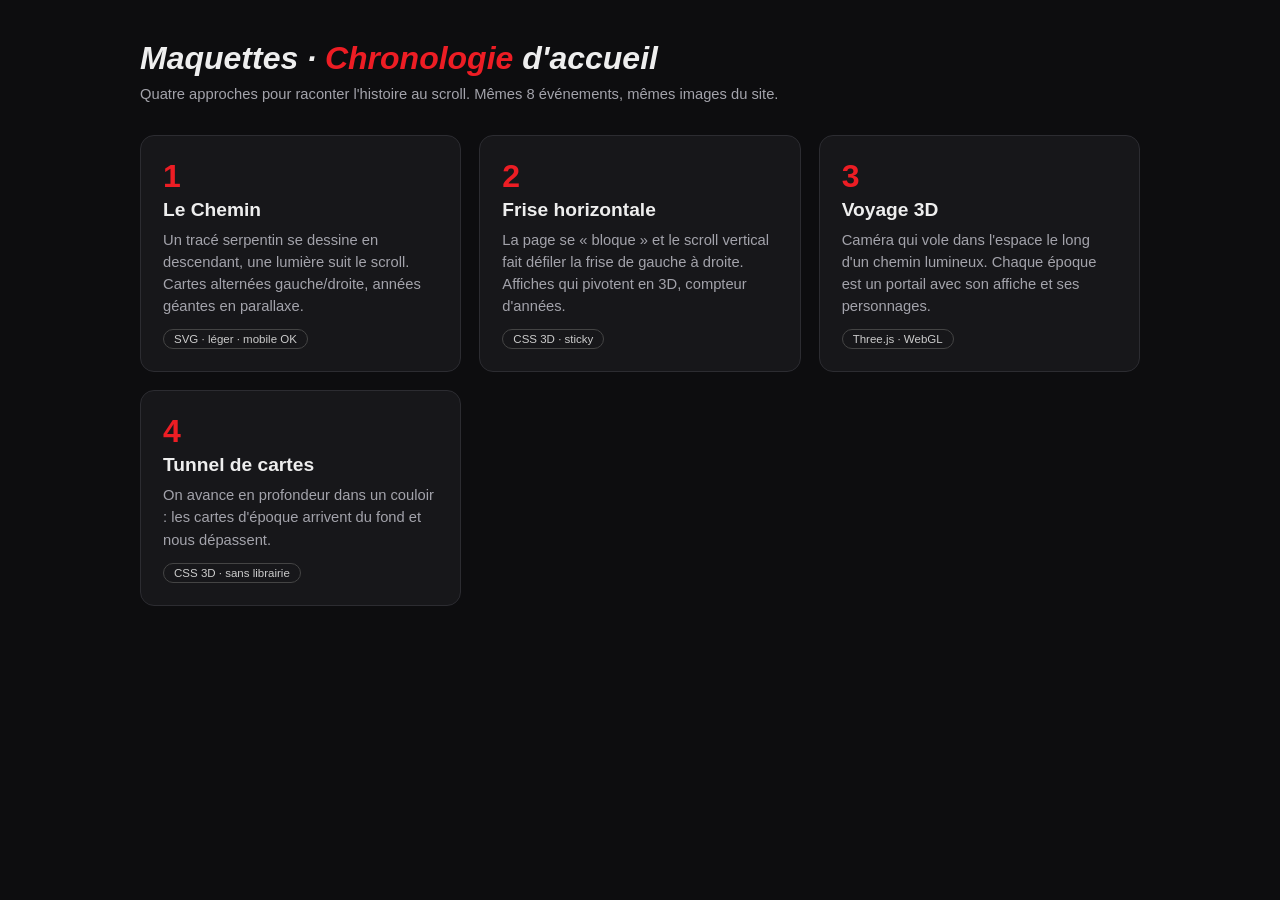
==== maquettes/index.html @ 0bc5d810 "Ajoute 4 maquettes de chronologie animée pour l'accueil (chemin SVG, frise horizontale, voyage 3D Th" ====
<!DOCTYPE html>
<html lang="fr">
<head>
<meta charset="UTF-8">
<meta name="viewport" content="width=device-width, initial-scale=1.0">
<title>Maquettes — Chronologie d'accueil</title>
<style>
  :root { --red:#ed1d24; --bg:#0d0d0f; --text:#eee; --dim:#a3a3ab; }
  body { margin:0; background:var(--bg); color:var(--text); font-family:'Segoe UI',Roboto,Helvetica,Arial,sans-serif; padding:40px 16px; }
  .wrap { max-width:1000px; margin:0 auto; }
  h1 { font-style:italic; margin:0 0 6px; } h1 b { color:var(--red); }
  .sub { color:var(--dim); margin:0 0 30px; }
  .grid { display:grid; grid-template-columns:repeat(auto-fill,minmax(280px,1fr)); gap:18px; }
  a.m { display:block; text-decoration:none; color:inherit; background:#17171a; border:1px solid #2c2c31; border-radius:14px; padding:22px; transition:.2s; }
  a.m:hover { border-color:var(--red); transform:translateY(-4px); box-shadow:0 14px 40px -16px var(--red); }
  .n { color:var(--red); font-weight:900; font-size:2rem; }
  h2 { margin:4px 0 8px; font-size:1.2rem; }
  p { color:var(--dim); line-height:1.5; font-size:.92rem; margin:0; }
  .tag { display:inline-block; margin-top:12px; font-size:.72rem; padding:3px 10px; border-radius:20px; border:1px solid #444; color:#ccc; }
</style>
</head>
<body><div class="wrap">
  <h1>Maquettes · <b>Chronologie</b> d'accueil</h1>
  <p class="sub">Quatre approches pour raconter l'histoire au scroll. Mêmes 8 événements, mêmes images du site.</p>
  <div class="grid">
    <a class="m" href="1-chemin.html"><div class="n">1</div><h2>Le Chemin</h2>
      <p>Un tracé serpentin se dessine en descendant, une lumière suit le scroll. Cartes alternées gauche/droite, années géantes en parallaxe.</p><span class="tag">SVG · léger · mobile OK</span></a>
    <a class="m" href="2-horizontal.html"><div class="n">2</div><h2>Frise horizontale</h2>
      <p>La page se « bloque » et le scroll vertical fait défiler la frise de gauche à droite. Affiches qui pivotent en 3D, compteur d'années.</p><span class="tag">CSS 3D · sticky</span></a>
    <a class="m" href="3-voyage-3d.html"><div class="n">3</div><h2>Voyage 3D</h2>
      <p>Caméra qui vole dans l'espace le long d'un chemin lumineux. Chaque époque est un portail avec son affiche et ses personnages.</p><span class="tag">Three.js · WebGL</span></a>
    <a class="m" href="4-tunnel-cartes.html"><div class="n">4</div><h2>Tunnel de cartes</h2>
      <p>On avance en profondeur dans un couloir : les cartes d'époque arrivent du fond et nous dépassent.</p><span class="tag">CSS 3D · sans librairie</span></a>
  </div>
</div></body>
</html>
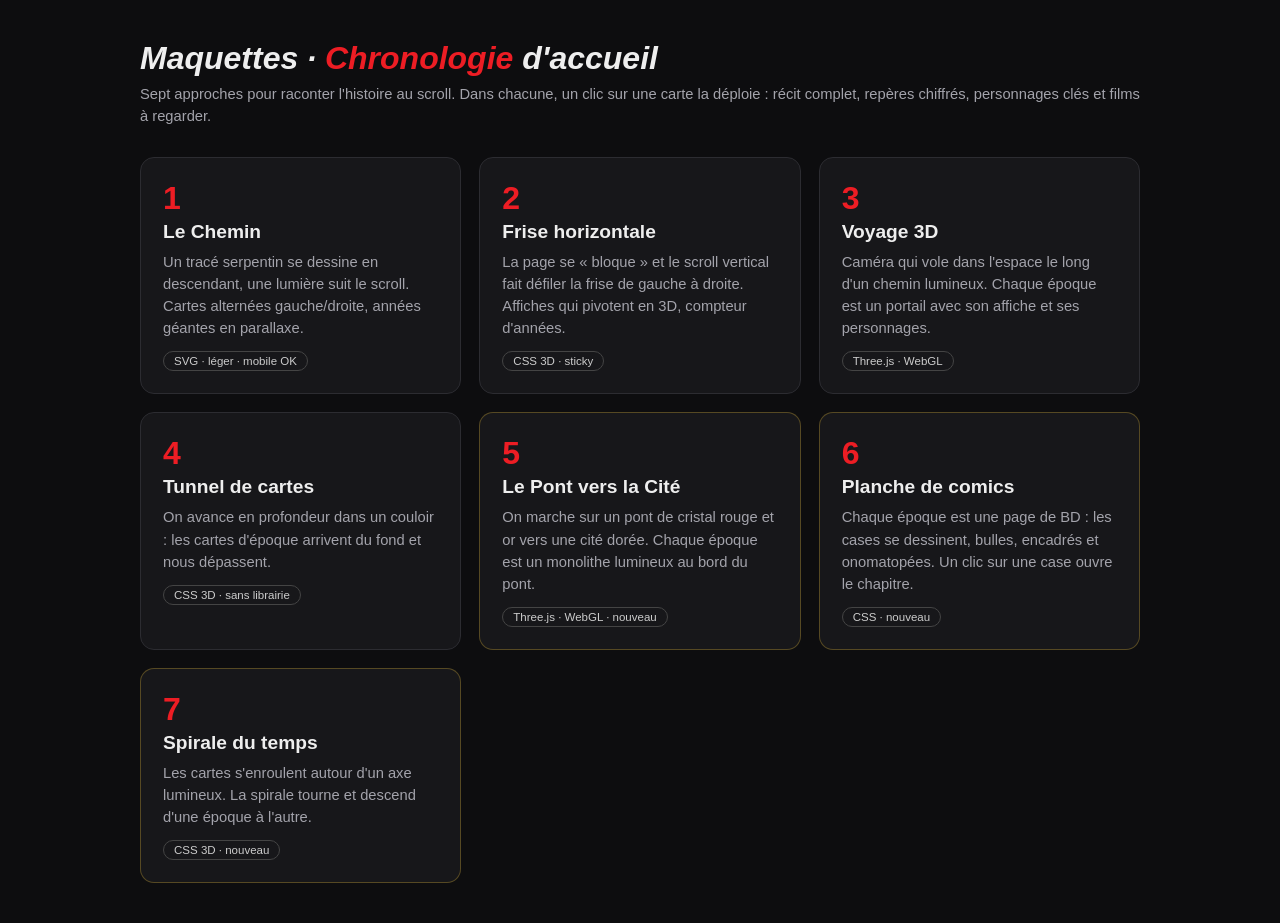
==== commit e00f3a4c: "Maquettes accueil : cartes déployables + 3 nouvelles propositions (pont vers la cité 3D, planche de " ====
--- a/maquettes/index.html
+++ b/maquettes/index.html
@@ -16,12 +16,13 @@
   .n { color:var(--red); font-weight:900; font-size:2rem; }
   h2 { margin:4px 0 8px; font-size:1.2rem; }
   p { color:var(--dim); line-height:1.5; font-size:.92rem; margin:0; }
+  a.m.new { border-color:#d4af3755; }
   .tag { display:inline-block; margin-top:12px; font-size:.72rem; padding:3px 10px; border-radius:20px; border:1px solid #444; color:#ccc; }
 </style>
 </head>
 <body><div class="wrap">
   <h1>Maquettes · <b>Chronologie</b> d'accueil</h1>
-  <p class="sub">Quatre approches pour raconter l'histoire au scroll. Mêmes 8 événements, mêmes images du site.</p>
+  <p class="sub">Sept approches pour raconter l'histoire au scroll. Dans chacune, un clic sur une carte la déploie : récit complet, repères chiffrés, personnages clés et films à regarder.</p>
   <div class="grid">
     <a class="m" href="1-chemin.html"><div class="n">1</div><h2>Le Chemin</h2>
       <p>Un tracé serpentin se dessine en descendant, une lumière suit le scroll. Cartes alternées gauche/droite, années géantes en parallaxe.</p><span class="tag">SVG · léger · mobile OK</span></a>
@@ -31,6 +32,12 @@
       <p>Caméra qui vole dans l'espace le long d'un chemin lumineux. Chaque époque est un portail avec son affiche et ses personnages.</p><span class="tag">Three.js · WebGL</span></a>
     <a class="m" href="4-tunnel-cartes.html"><div class="n">4</div><h2>Tunnel de cartes</h2>
       <p>On avance en profondeur dans un couloir : les cartes d'époque arrivent du fond et nous dépassent.</p><span class="tag">CSS 3D · sans librairie</span></a>
+    <a class="m new" href="5-pont-cite.html"><div class="n">5</div><h2>Le Pont vers la Cité</h2>
+      <p>On marche sur un pont de cristal rouge et or vers une cité dorée. Chaque époque est un monolithe lumineux au bord du pont.</p><span class="tag">Three.js · WebGL · nouveau</span></a>
+    <a class="m new" href="6-planche-comics.html"><div class="n">6</div><h2>Planche de comics</h2>
+      <p>Chaque époque est une page de BD : les cases se dessinent, bulles, encadrés et onomatopées. Un clic sur une case ouvre le chapitre.</p><span class="tag">CSS · nouveau</span></a>
+    <a class="m new" href="7-spirale.html"><div class="n">7</div><h2>Spirale du temps</h2>
+      <p>Les cartes s'enroulent autour d'un axe lumineux. La spirale tourne et descend d'une époque à l'autre.</p><span class="tag">CSS 3D · nouveau</span></a>
   </div>
 </div></body>
 </html>
